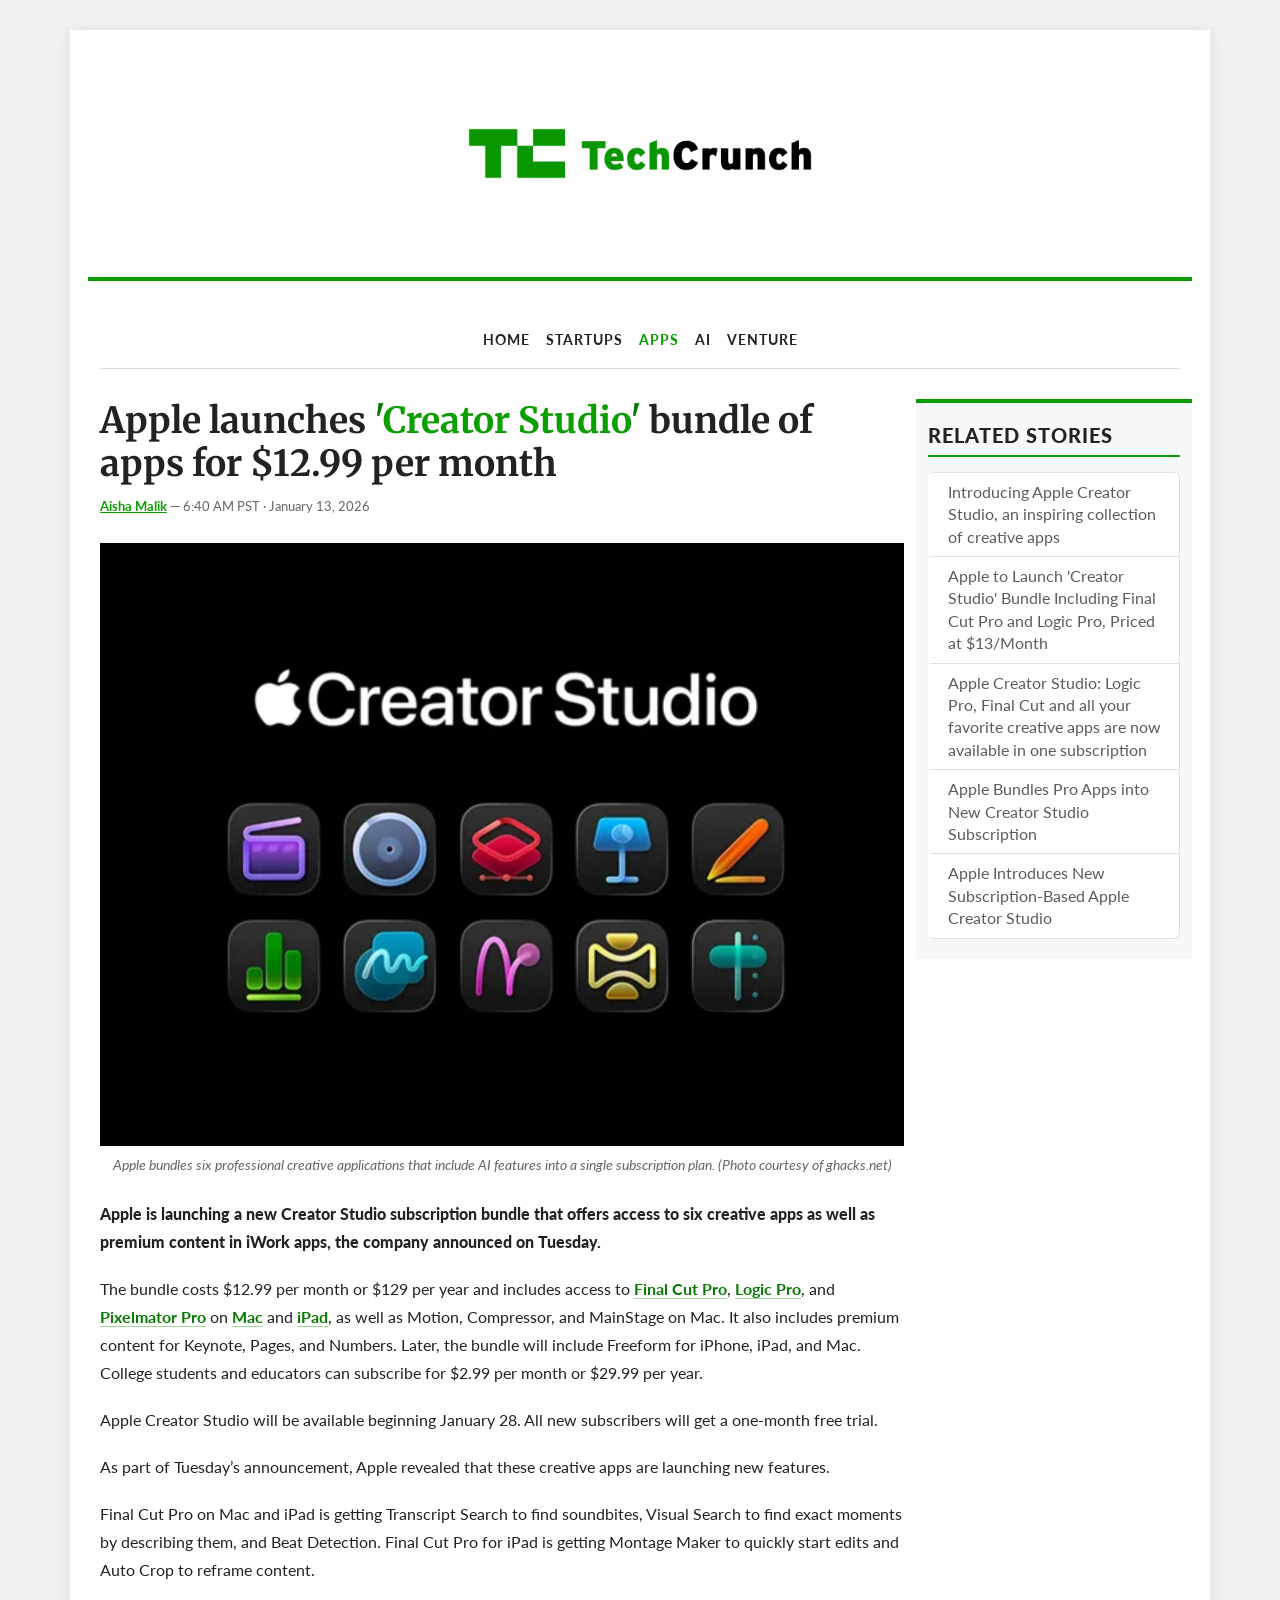
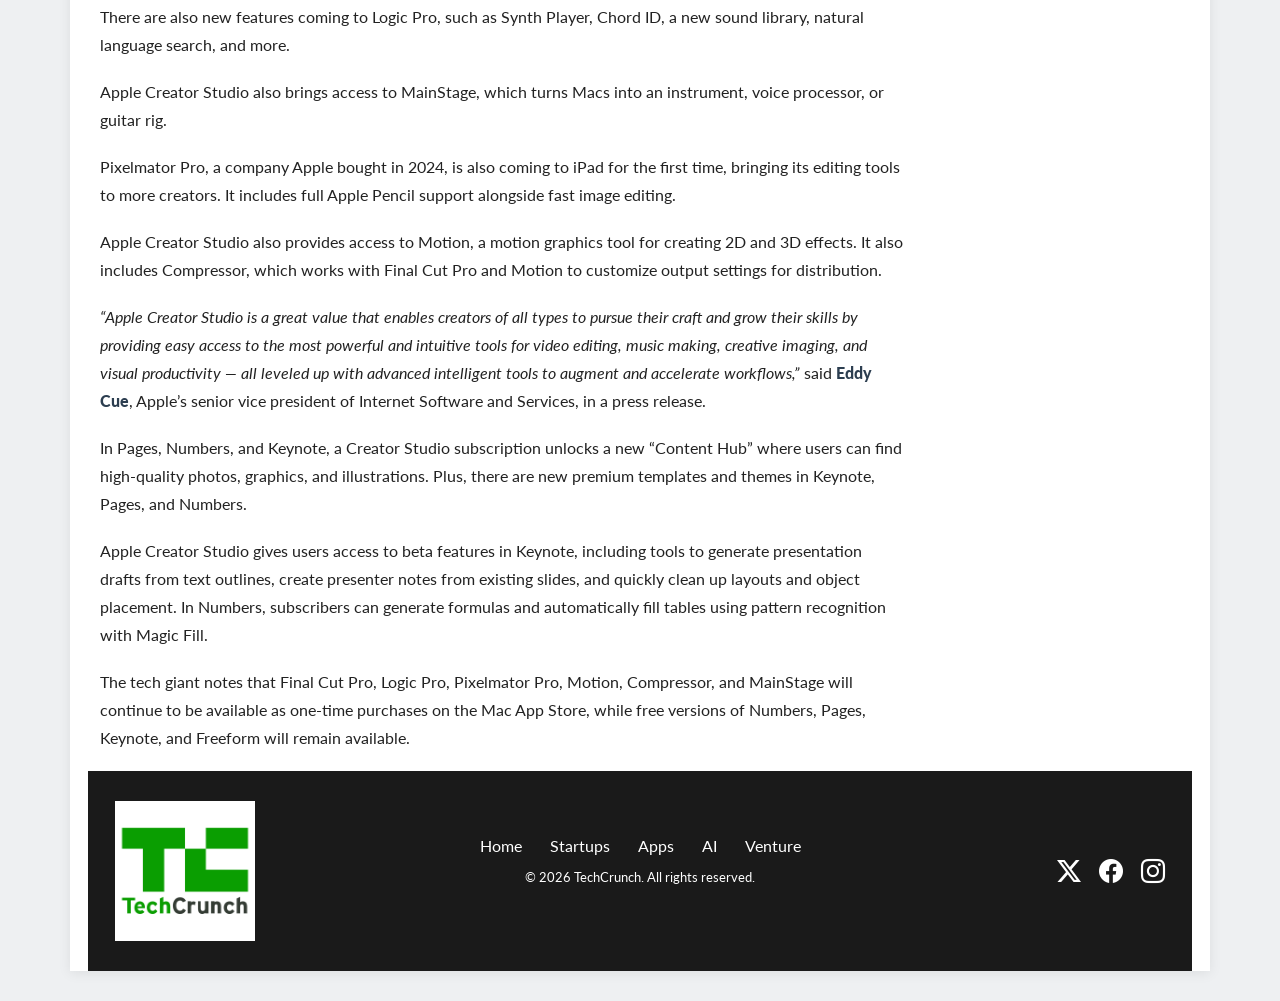
==== assignment-3/page-vandenberg.html @ ac963c94 "All files added to repository" ====
<!doctype html>
<!-- 

Leah VandenBerg
Mini Project 3
October 18, 2026 

-->

<html lang="en">

<head>

    <meta charset="utf-8">
    <meta name="viewport" content="width=device-width, initial-scale=1">

    <title>Apple launches 'Creator Studio' bundle of apps for $12.99 per month</title>

    <!-- Google Font -->

    <link rel="preconnect" href="https://fonts.googleapis.com">
    <link rel="preconnect" href="https://fonts.gstatic.com" crossorigin>
    <link
        href="https://fonts.googleapis.com/css2?family=Lato:wght@400;700;900&family=Merriweather:ital,opsz,wght@0,18..144,300..900;1,18..144,300..900&display=swap"
        rel="stylesheet">

    <!-- End Google Font -->

    <link rel="stylesheet" href="css/bootstrap.min.css">
    <link rel="stylesheet" href="https://cdn.jsdelivr.net/npm/bootstrap-icons@1.11.3/font/bootstrap-icons.min.css">
    <link rel="stylesheet" type="text/css" href="css/general.css">

</head>

<body>
    <div class="container">

        <!-- Row 1: HEADER -->
        <header class="row">
            <div class="col-12 text-center">
                <img src="images/horizontal-techcrunch-logo.png" alt="TechCrunch logo" class="img-fluid header-logo">
            </div>
        </header>

        <!-- NAV BAR -->
        <nav class="navbar navbar-expand-md main-nav">
            <div class="container-fluid">
                <button class="navbar-toggler" type="button" data-bs-toggle="collapse" data-bs-target="#mainNav"
                    aria-controls="mainNav" aria-expanded="false" aria-label="Toggle navigation">
                    <span class="navbar-toggler-icon"></span>
                </button>
                <div class="collapse navbar-collapse justify-content-center" id="mainNav">
                    <ul class="navbar-nav">
                        <li class="nav-item"><a class="nav-link" href="https://techcrunch.com/" target="_blank">Home</a>
                        </li>
                        <li class="nav-item"><a class="nav-link" href="https://techcrunch.com/category/startups/"
                                target="_blank">Startups</a></li>
                        <li class="nav-item"><a class="nav-link active" aria-current="page"
                                href="https://techcrunch.com/category/apps/" target="_blank">Apps</a></li>
                        <li class="nav-item"><a class="nav-link"
                                href="https://techcrunch.com/category/artificial-intelligence/" target="_blank">AI</a>
                        </li>
                        <li class="nav-item"><a class="nav-link" href="https://techcrunch.com/category/venture/"
                                target="_blank">Venture</a></li>
                    </ul>
                </div>
            </div>
        </nav>

        <!--Row 2: MAIN CONTENT-->
        <div class="row">
            <article class="col-md-9">
                <h1>Apple launches <span class="headline-green"><span class="quote-mark">'</span>Creator Studio<span
                            class="quote-mark">'</span></span> bundle of apps for $12.99 per month</h1>

                <p class="byline">
                    <a href="https://techcrunch.com/author/aisha-malik/" target="_blank">Aisha Malik</a>
                    &mdash; <time datetime="2026-01-13T06:40-08:00">6:40 AM PST · January 13, 2026</time>
                </p>

                <figure>
                    <img src="images/creator-studio-app-grid.png" alt="Grid of Apple Creator Studio app icons"
                        class="img-fluid w-100">
                    <figcaption>Apple bundles six professional creative applications that include AI features into a
                        single subscription plan. (Photo courtesy of ghacks.net)</figcaption>
                </figure>

                <p><span class="intro">Apple is launching a new Creator Studio subscription bundle that offers access to
                        six
                        creative apps as well as
                        premium content in iWork apps, the company announced on Tuesday.</span></p>

                <p>The bundle costs $12.99 per month or $129 per year and includes access to <a
                        href="https://www.apple.com/final-cut-pro/" target="_blank" class="highlight">Final Cut Pro</a>,
                    <a href="https://www.apple.com/logic-pro/" target="_blank" class="highlight">Logic Pro</a>, and
                    <a href="https://www.apple.com/pixelmator-pro/" target="_blank" class="highlight">Pixelmator Pro</a>
                    on <a href="https://www.apple.com/mac/" target="_blank" class="highlight">Mac</a> and <a
                        href="https://www.apple.com/ipad/" target="_blank" class="highlight">iPad</a>, as well as
                    Motion,
                    Compressor, and MainStage on Mac. It also includes premium
                    content for Keynote, Pages, and Numbers. Later, the bundle will include Freeform for iPhone, iPad,
                    and Mac.
                    College students and educators can subscribe for $2.99 per month or $29.99 per year.
                </p>

                <p>Apple Creator Studio will be available beginning January 28. All new subscribers will get a one-month
                    free
                    trial.
                </p>

                <p>As part of Tuesday’s announcement, Apple revealed that these creative apps are launching new
                    features.</p>

                <p>Final Cut Pro on Mac and iPad is getting Transcript Search to find soundbites, Visual Search to find
                    exact
                    moments by describing them, and Beat Detection. Final Cut Pro for iPad is getting Montage Maker to
                    quickly
                    start
                    edits and Auto Crop to reframe content.</p>

                <p>There are also new features coming to Logic Pro, such as Synth Player, Chord ID, a new sound library,
                    natural
                    language search, and more.</p>

                <p>Apple Creator Studio also brings access to MainStage, which turns Macs into an instrument, voice
                    processor,
                    or
                    guitar rig.</p>

                <p>Pixelmator Pro, a company Apple bought in 2024, is also coming to iPad for the first time, bringing
                    its
                    editing
                    tools to more creators. It includes full Apple Pencil support alongside fast image editing.</p>

                <p>Apple Creator Studio also provides access to Motion, a motion graphics tool for creating 2D and 3D
                    effects.
                    It
                    also includes Compressor, which works with Final Cut Pro and Motion to customize output settings for
                    distribution.</p>

                <p><span class="quote">“Apple Creator Studio is a great value that enables creators of all types to
                        pursue their
                        craft and grow their
                        skills by providing easy access to the most powerful and intuitive tools for video editing,
                        music
                        making,
                        creative imaging, and visual productivity — all leveled up with advanced intelligent tools to
                        augment
                        and
                        accelerate workflows,”</span> said <span class="people">Eddy Cue</span>, Apple’s senior vice
                    president
                    of
                    Internet Software and Services, in a
                    press release.</p>

                <p>In Pages, Numbers, and Keynote, a Creator Studio subscription unlocks a new “Content Hub” where users
                    can
                    find
                    high-quality photos, graphics, and illustrations. Plus, there are new premium templates and themes
                    in
                    Keynote,
                    Pages, and Numbers.</p>

                <p>Apple Creator Studio gives users access to beta features in Keynote, including tools to generate
                    presentation
                    drafts from text outlines, create presenter notes from existing slides, and quickly clean up layouts
                    and
                    object
                    placement. In Numbers, subscribers can generate formulas and automatically fill tables using pattern
                    recognition
                    with Magic Fill.</p>

                <p>The tech giant notes that Final Cut Pro, Logic Pro, Pixelmator Pro, Motion, Compressor, and MainStage
                    will
                    continue to be available as one-time purchases on the Mac App Store, while free versions of Numbers,
                    Pages,
                    Keynote, and Freeform will remain available.</p>
            </article>

            <aside class="col-md-3 align-self-start">
                <h2>Related Stories</h2>

                <div class="list-group">
                    <a href="https://www.apple.com/newsroom/2026/01/introducing-apple-creator-studio-an-inspiring-collection-of-creative-apps/"
                        target="_blank" class="list-group-item list-group-item-action">Introducing Apple Creator Studio,
                        an inspiring collection of creative apps</a>

                    <a href="https://variety.com/2026/digital/news/apple-creator-studio-bundle-final-cut-pro-price-1236630313/"
                        target="_blank" class="list-group-item list-group-item-action">Apple to Launch 'Creator Studio'
                        Bundle Including Final Cut Pro and Logic Pro, Priced at $13/Month</a>

                    <a href="https://musictech.com/news/gear/apple-creator-studio/" target="_blank"
                        class="list-group-item list-group-item-action">Apple Creator Studio: Logic Pro, Final Cut and
                        all your favorite creative apps are now available in one subscription</a>

                    <a href="https://tidbits.com/2026/01/15/apple-bundles-pro-apps-into-new-creator-studio-subscription/"
                        target="_blank" class="list-group-item list-group-item-action">Apple Bundles Pro Apps into New
                        Creator Studio Subscription</a>

                    <a href="https://www.newsshooter.com/2026/01/13/apple-introduces-new-subscription-based-apple-creator-studio/"
                        target="_blank" class="list-group-item list-group-item-action">Apple Introduces New
                        Subscription-Based
                        Apple Creator Studio</a>

                </div>
            </aside>
        </div>

        <!-- ROW 3: FOOTER -->
        <footer class="row align-items-center">
            <div class="col-md-3">
                <img src="images/techcrunch-logo.png" alt="TechCrunch stacked logo" class="img-fluid footer-logo">
            </div>

            <div class="col-md-6 text-center">
                <ul class="list-inline">
                    <li class="list-inline-item"><a href="https://techcrunch.com/" target="_blank">Home</a></li>
                    <li class="list-inline-item"><a href="https://techcrunch.com/category/startups/"
                            target="_blank">Startups</a></li>
                    <li class="list-inline-item"><a href="https://techcrunch.com/category/apps/"
                            target="_blank">Apps</a></li>
                    <li class="list-inline-item"><a href="https://techcrunch.com/category/artificial-intelligence/"
                            target="_blank">AI</a></li>
                    <li class="list-inline-item"><a href="https://techcrunch.com/category/venture/"
                            target="_blank">Venture</a></li>
                </ul>
                <p class="copyright">&copy; 2026 TechCrunch. All rights reserved.</p>
            </div>

            <div class="col-md-3 text-end">
                <a href="https://x.com/TechCrunch" target="_blank" class="social-icon" aria-label="TechCrunch on X"><i
                        class="bi bi-twitter-x"></i></a>
                <a href="https://www.facebook.com/techcrunch" target="_blank" class="social-icon"
                    aria-label="TechCrunch on Facebook"><i class="bi bi-facebook"></i></a>
                <a href="https://www.instagram.com/techcrunch" target="_blank" class="social-icon"
                    aria-label="TechCrunch on Instagram"><i class="bi bi-instagram"></i></a>
            </div>
        </footer>

    </div>

    <script src="js/bootstrap.bundle.min.js"></script>

</body>

</html>
---- assignment-3/css/general.css ----
/* PAGE */
body {
    background-color: #eef0f2;
    font-family: "Lato", sans-serif;
    color: #222222;
}

.container {
    background-color: #ffffff;
    max-width: 1140px;
    margin-top: 30px;
    margin-bottom: 30px;
    padding: 0 30px;
    box-shadow: 0 2px 12px rgba(0, 0, 0, 0.08);
}

/* HEADER */
header {
    padding: 25px;
    border-bottom: 4px solid #0a9e01;
    margin-bottom: 30px;
}

.header-logo {
    width: 350px;
}

/* NAVBAR */
.main-nav {
    border-bottom: 1px solid #dddddd;
    margin-bottom: 30px;
}

.main-nav .nav-link {
    font-weight: 700;
    text-transform: uppercase;
    font-size: 14px;
    letter-spacing: 1px;
    color: #222222;
    padding: 10px 16px;
}

.main-nav .nav-link:hover,
.main-nav .nav-link.active {
    color: #0a9e01;
}

/* ARTICLE */
h1 {
    font-size: 36px;
    font-family: "Merriweather", serif;
    font-weight: 700;
    margin-bottom: 10px;
}

.headline-green {
    color: #0a9e01;
}

.quote-mark {
    color: #067a00;
}

p {
    font-size: 16px;
    line-height: 1.75;
    margin-bottom: 19px;
}

.byline {
    font-size: 13px;
    color: #666666;
    margin-bottom: 25px;
}

.byline a {
    font-weight: 700;
    color: #0a9e01;
}

figure {
    margin: 0 0 25px 0;
    text-align: center;
}

figcaption {
    text-align: center;
    font-style: italic;
    font-size: 14px;
    color: #666666;
    margin-top: 8px;
}

/* ARTICLE TREATMENTS */
.intro {
    font-weight: 900;
}

a.highlight {
    font-weight: 700;
    color: #067a00;
    text-decoration: underline;
    text-decoration-color: #9fd99b;
    text-underline-offset: 3px;
}

a.highlight:hover {
    color: #0a9e01;
    text-decoration-color: #0a9e01;
}

.quote {
    font-style: italic;
}

.people {
    font-weight: 900;
    color: #2c3e50;
}

/* ASIDE */
aside {
    background-color: #f7f8f9;
    border-top: 4px solid #0a9e01;
    padding: 20px;
}

aside h2 {
    font-size: 20px;
    font-weight: 900;
    text-transform: uppercase;
    letter-spacing: 1px;
    padding-bottom: 8px;
    border-bottom: 2px solid #0a9e01;
    margin-bottom: 15px;
}

.list-group-item {
    font-size: 16px;
    line-height: 1.4;
    border-left: 4px solid transparent;
}

.list-group-item:hover {
    border-left-color: #0a9e01;
    color: #0a9e01;
    text-decoration: none;
}

/* FOOTER */
footer {
    background-color: #1a1a1a;
    color: #cccccc;
    padding: 30px 15px;
    margin-top: 40px;
}

.footer-logo {
    width: 140px;
}

footer .list-inline {
    margin-bottom: 8px;
}

footer .list-inline-item a {
    color: #ffffff;
    text-decoration: none;
    margin: 0 8px;
}

footer .list-inline-item a:hover {
    color: #0a9e01;
}

.copyright {
    font-size: 13px;
    color: #ffffff;
}

.social-icon {
    font-size: 24px;
    margin-left: 14px;
    color: #ffffff;
}

.social-icon:hover {
    color: #0a9e01;
    text-decoration: none;
}
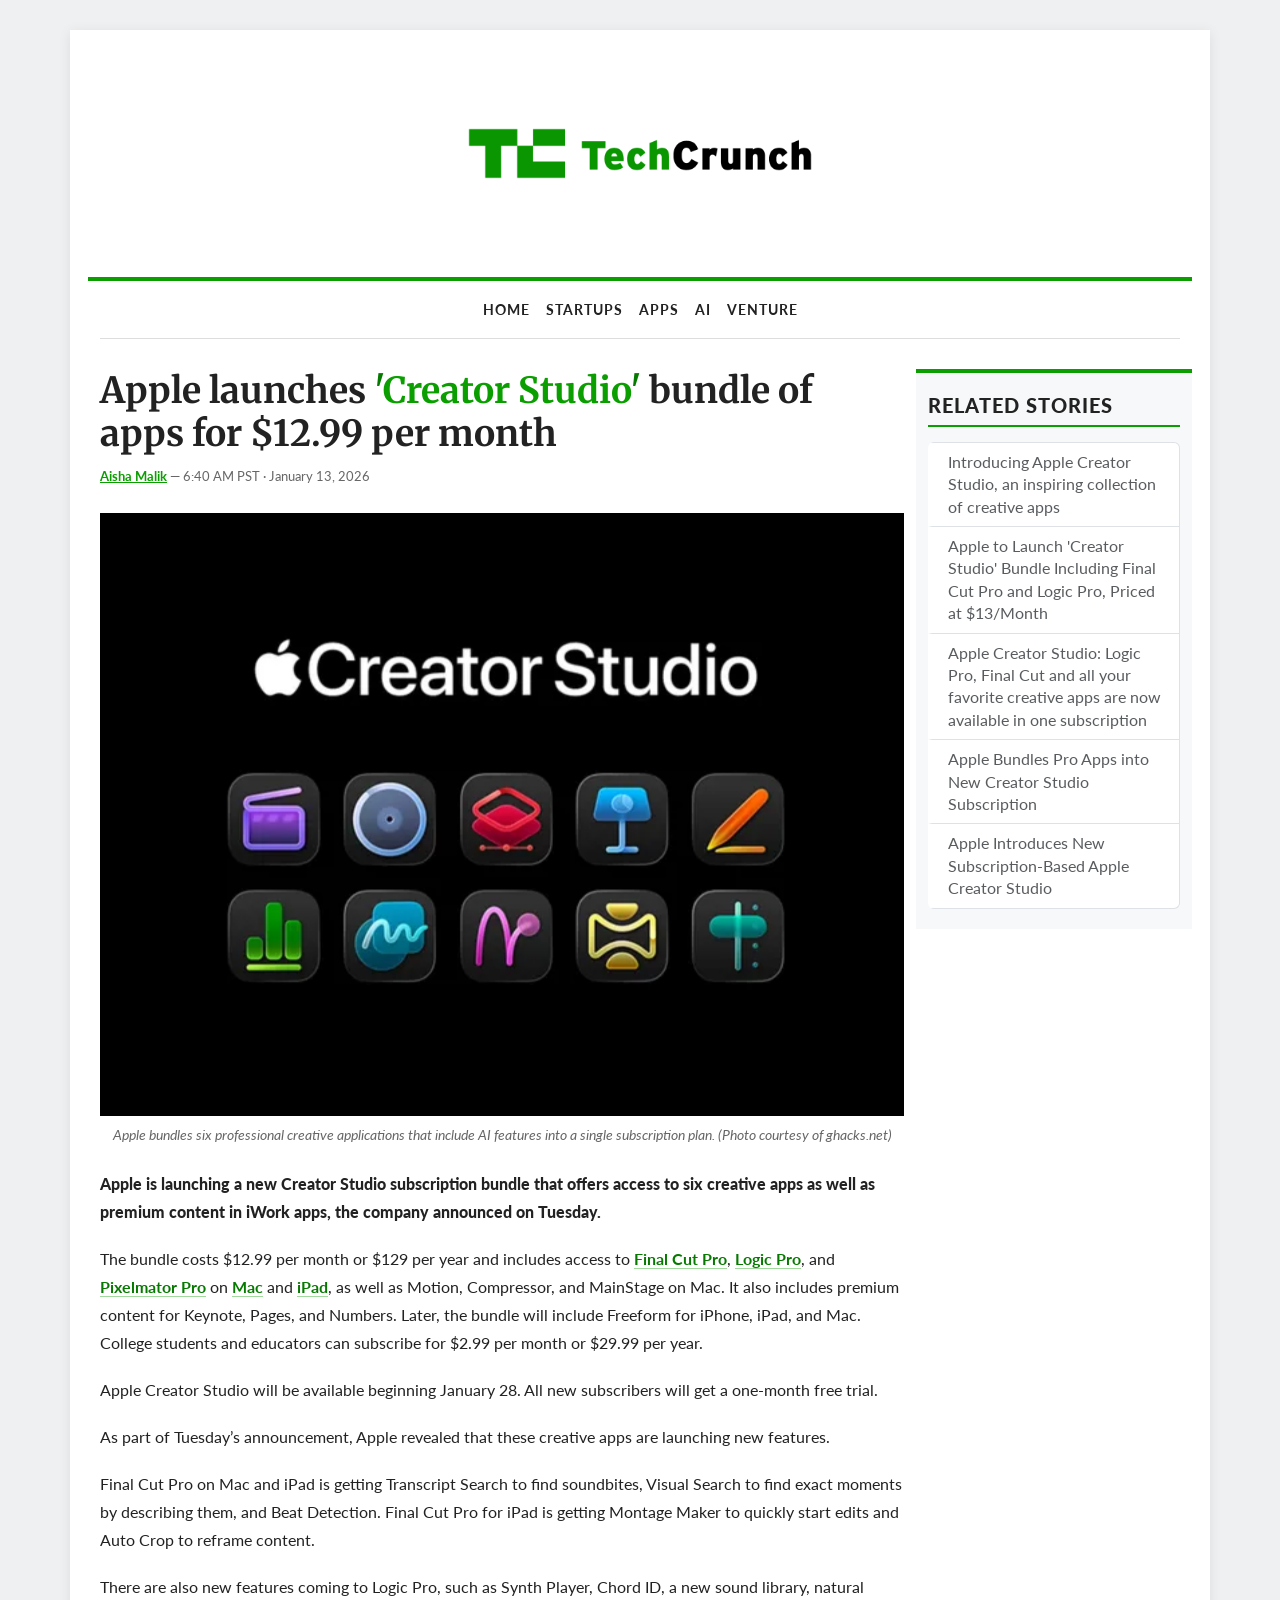
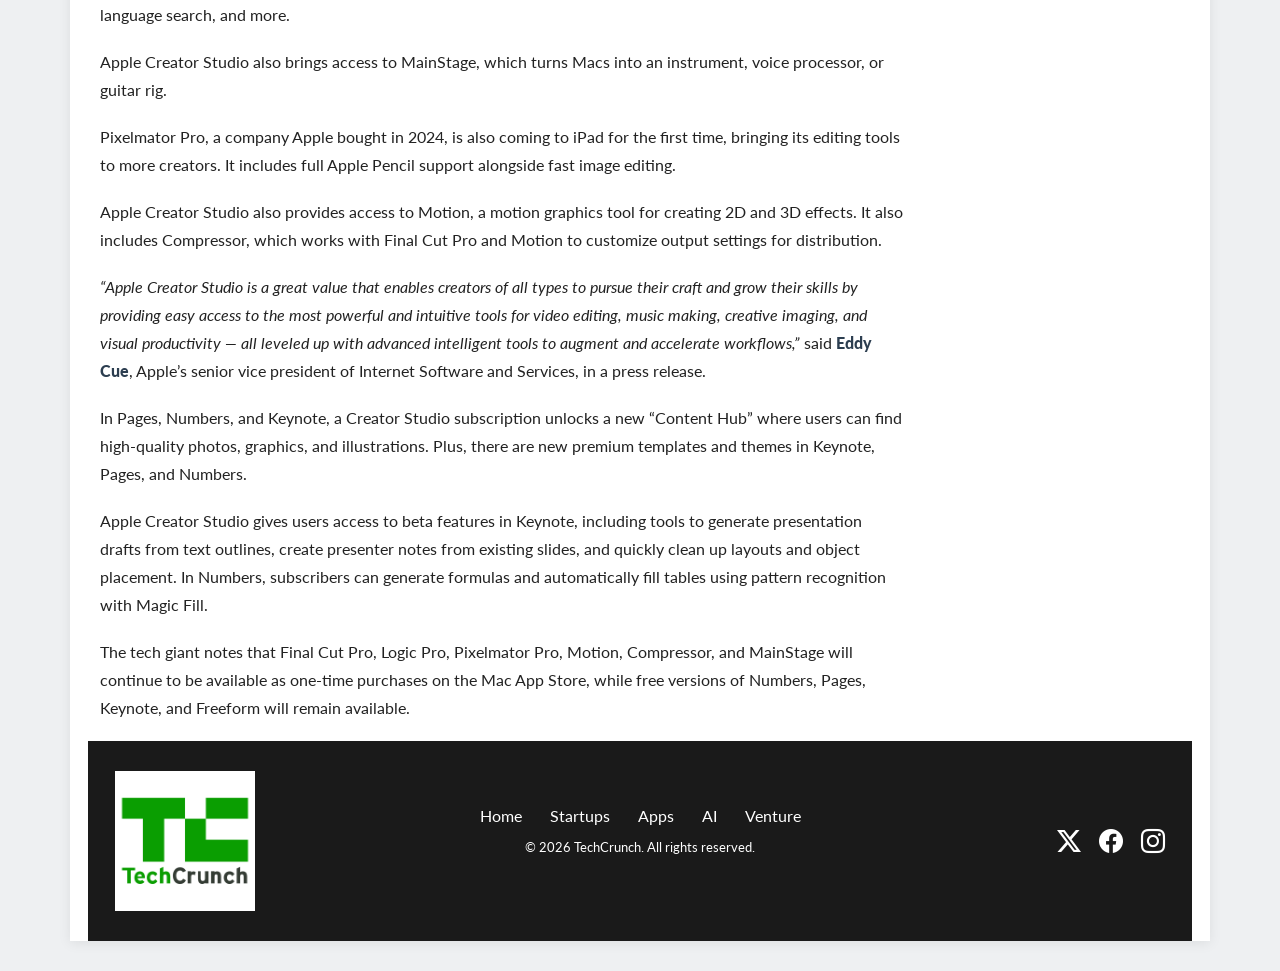
==== commit f27bde7c: "Minor fixes" ====
--- a/assignment-3/page-vandenberg.html
+++ b/assignment-3/page-vandenberg.html
@@ -55,8 +55,8 @@
                         </li>
                         <li class="nav-item"><a class="nav-link" href="https://techcrunch.com/category/startups/"
                                 target="_blank">Startups</a></li>
-                        <li class="nav-item"><a class="nav-link active" aria-current="page"
-                                href="https://techcrunch.com/category/apps/" target="_blank">Apps</a></li>
+                        <li class="nav-item"><a class="nav-link" href="https://techcrunch.com/category/apps/"
+                                target="_blank">Apps</a></li>
                         <li class="nav-item"><a class="nav-link"
                                 href="https://techcrunch.com/category/artificial-intelligence/" target="_blank">AI</a>
                         </li>
@@ -175,6 +175,8 @@
                     continue to be available as one-time purchases on the Mac App Store, while free versions of Numbers,
                     Pages,
                     Keynote, and Freeform will remain available.</p>
+
+                
             </article>
 
             <aside class="col-md-3 align-self-start">
--- a/assignment-3/css/general.css
+++ b/assignment-3/css/general.css
@@ -18,7 +18,7 @@
 header {
     padding: 25px;
     border-bottom: 4px solid #0a9e01;
-    margin-bottom: 30px;
+    margin-bottom: 0;
 }
 
 .header-logo {
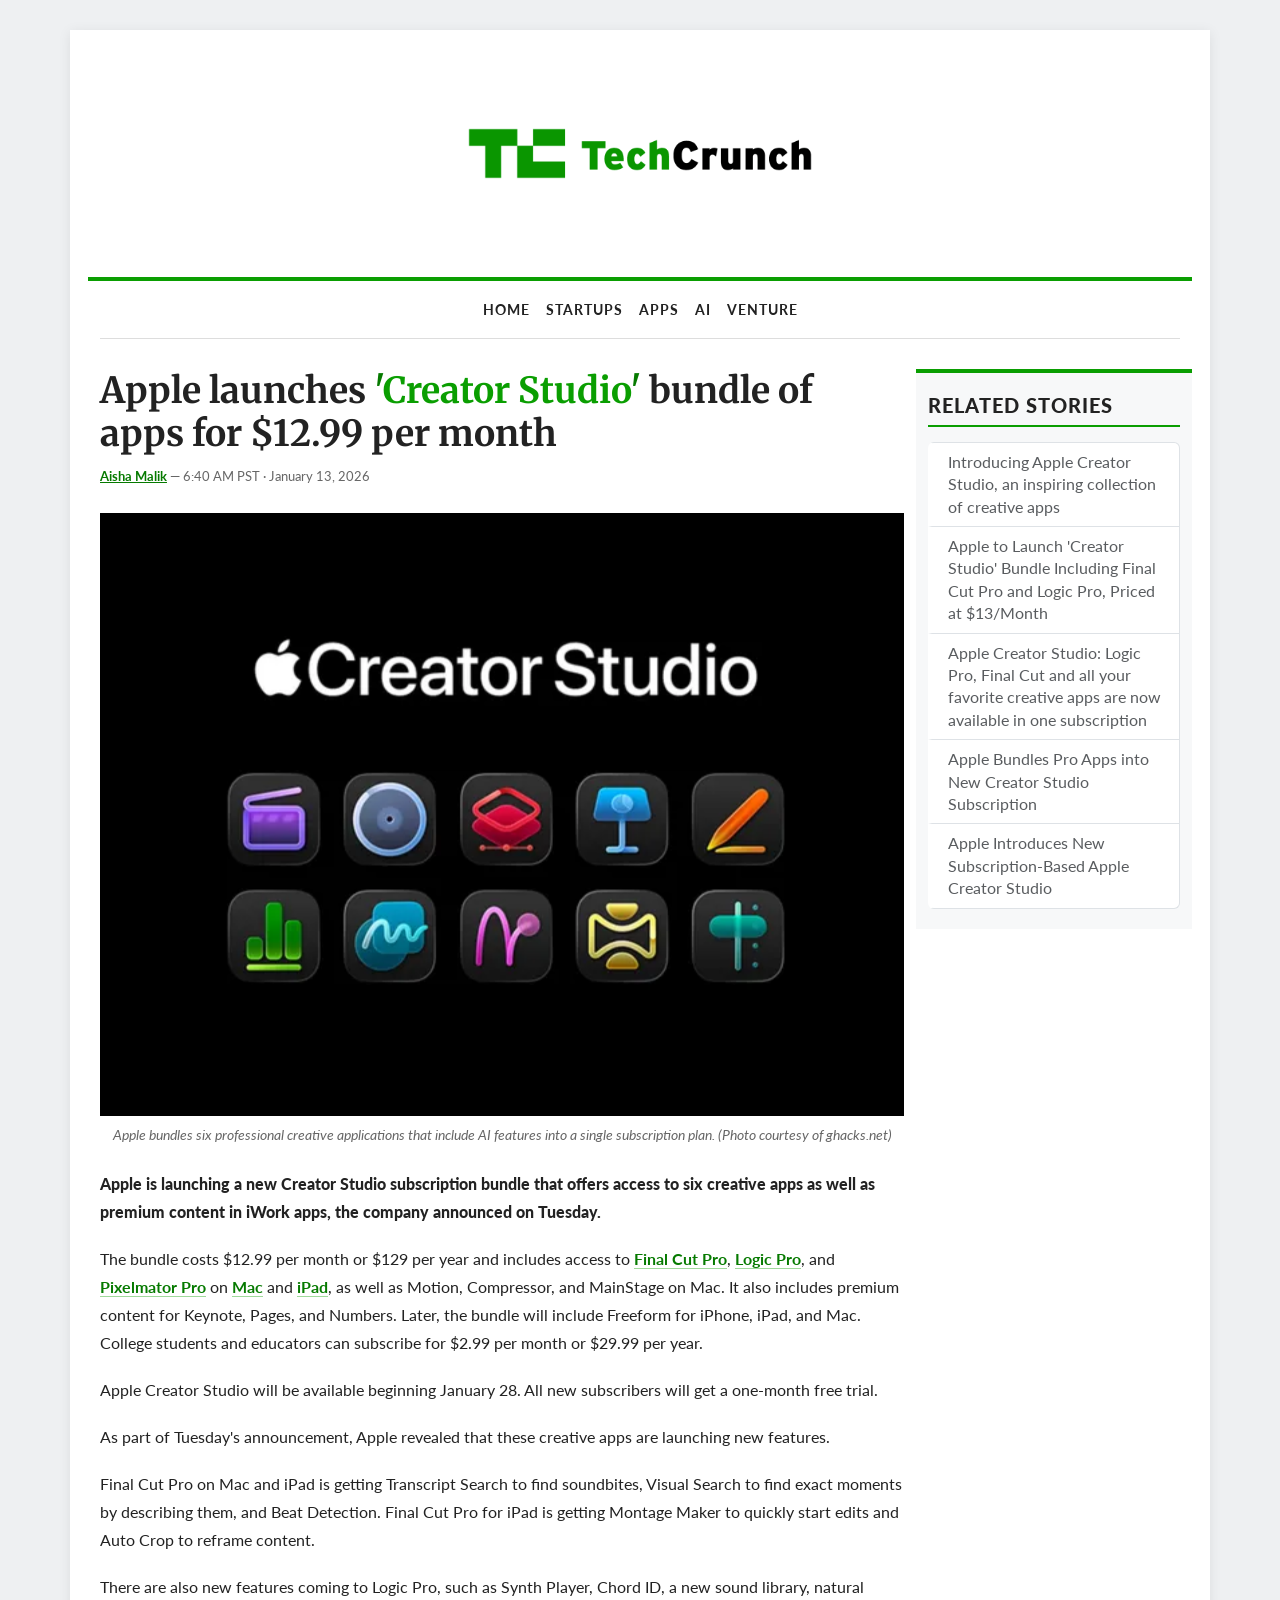
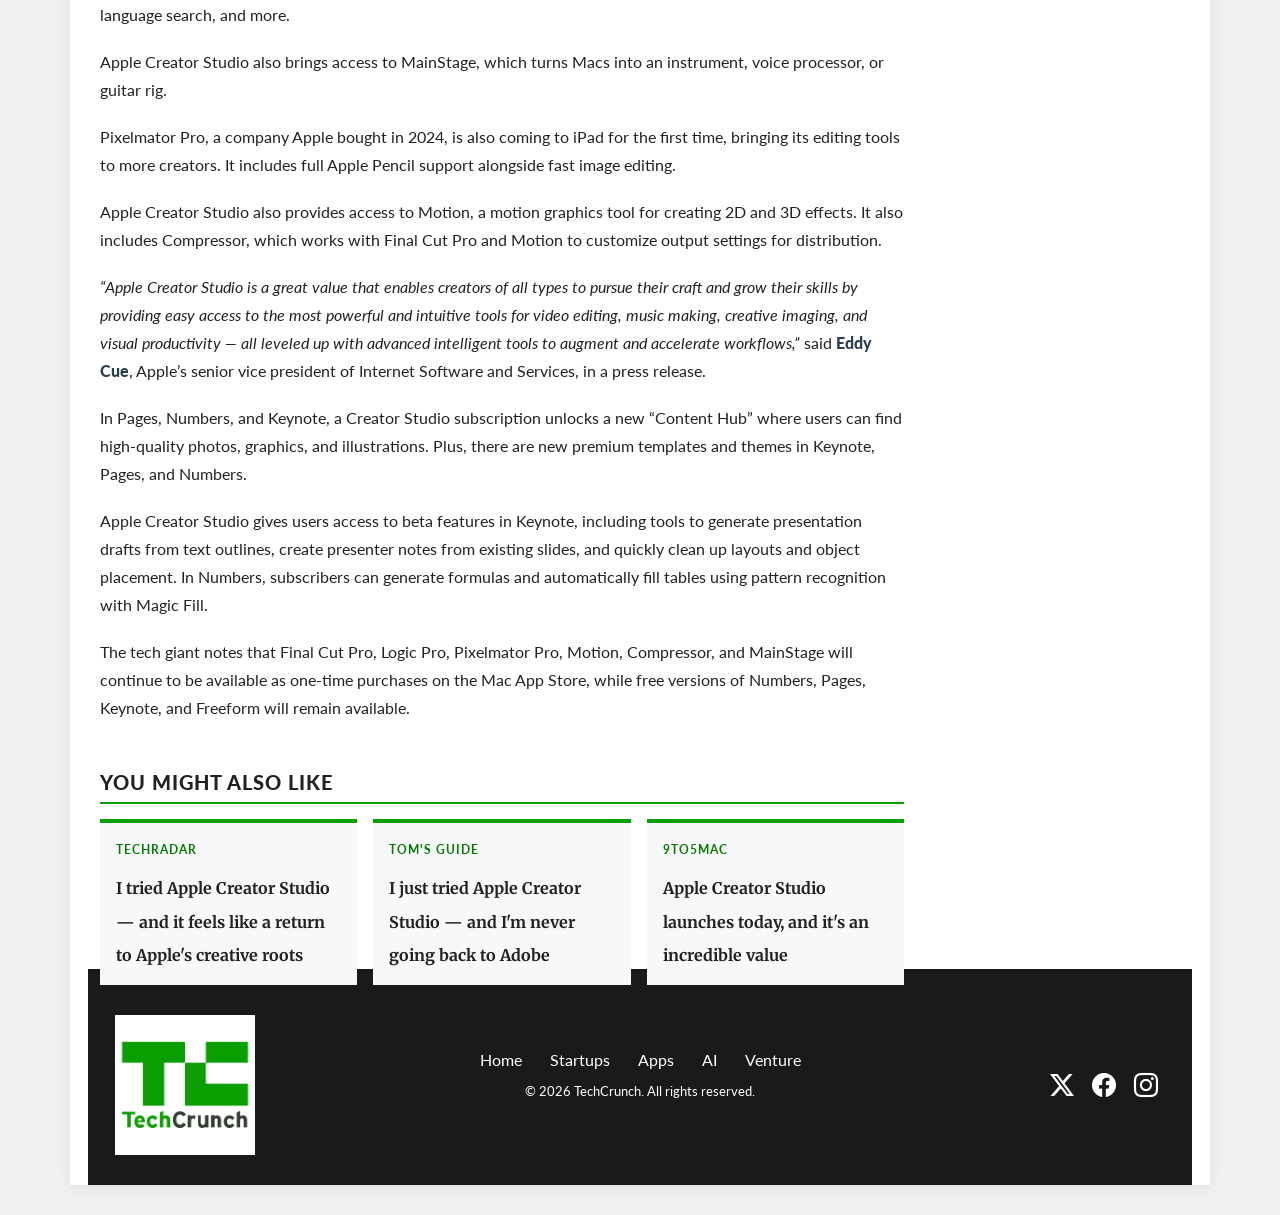
==== commit 11fd49d7: "After assignment 3 - finished" ====
--- a/assignment-3/page-vandenberg.html
+++ b/assignment-3/page-vandenberg.html
@@ -28,7 +28,7 @@
 
     <link rel="stylesheet" href="css/bootstrap.min.css">
     <link rel="stylesheet" href="https://cdn.jsdelivr.net/npm/bootstrap-icons@1.11.3/font/bootstrap-icons.min.css">
-    <link rel="stylesheet" type="text/css" href="css/general.css">
+    <link rel="stylesheet" href="css/general.css">
 
 </head>
 
@@ -45,7 +45,7 @@
         <!-- NAV BAR -->
         <nav class="navbar navbar-expand-md main-nav">
             <div class="container-fluid">
-                <button class="navbar-toggler" type="button" data-bs-toggle="collapse" data-bs-target="#mainNav"
+                <button class="navbar-toggler ms-auto" type="button" data-bs-toggle="collapse" data-bs-target="#mainNav"
                     aria-controls="mainNav" aria-expanded="false" aria-label="Toggle navigation">
                     <span class="navbar-toggler-icon"></span>
                 </button>
@@ -68,7 +68,7 @@
         </nav>
 
         <!--Row 2: MAIN CONTENT-->
-        <div class="row">
+        <main class="row">
             <article class="col-md-9">
                 <h1>Apple launches <span class="headline-green"><span class="quote-mark">'</span>Creator Studio<span
                             class="quote-mark">'</span></span> bundle of apps for $12.99 per month</h1>
@@ -85,10 +85,9 @@
                         single subscription plan. (Photo courtesy of ghacks.net)</figcaption>
                 </figure>
 
-                <p><span class="intro">Apple is launching a new Creator Studio subscription bundle that offers access to
-                        six
-                        creative apps as well as
-                        premium content in iWork apps, the company announced on Tuesday.</span></p>
+                <p class="intro">Apple is launching a new Creator Studio subscription bundle that offers access to six
+                    creative apps as well as
+                    premium content in iWork apps, the company announced on Tuesday.</p>
 
                 <p>The bundle costs $12.99 per month or $129 per year and includes access to <a
                         href="https://www.apple.com/final-cut-pro/" target="_blank" class="highlight">Final Cut Pro</a>,
@@ -108,7 +107,7 @@
                     trial.
                 </p>
 
-                <p>As part of Tuesday’s announcement, Apple revealed that these creative apps are launching new
+                <p>As part of Tuesday's announcement, Apple revealed that these creative apps are launching new
                     features.</p>
 
                 <p>Final Cut Pro on Mac and iPad is getting Transcript Search to find soundbites, Visual Search to find
@@ -176,10 +175,51 @@
                     Pages,
                     Keynote, and Freeform will remain available.</p>
 
-                
+                <!-- YOU MIGHT ALSO LIKE -->
+                <section class="mt-5">
+                    <h2 class="ymal-heading">You Might Also Like</h2>
+
+                    <!-- A new row inside the article column (this is the nesting)  -->
+                    <div class="row g-3">
+
+                        <!-- Box 1 -->
+                        <div class="col-md-4">
+                            <div class="p-3 h-100 position-relative ymal-box">
+                                <p class="ymal-source">TechRadar</p>
+                                <h3 class="mb-0"><a
+                                        href="https://www.techradar.com/computing/websites-apps/embargo-9am-et-january-28-2026-i-tried-apple-creator-studio-and-it-feels-like-a-return-to-apples-creative-roots"
+                                        target="_blank" class="ymal-link stretched-link">I tried Apple Creator Studio —
+                                        and it feels like a return to Apple's creative roots</a></h3>
+                            </div>
+                        </div>
+
+                        <!-- Box 2 -->
+                        <div class="col-md-4">
+                            <div class="p-3 h-100 position-relative ymal-box">
+                                <p class="ymal-source">Tom's Guide</p>
+                                <h3 class="mb-0"><a
+                                        href="https://www.tomsguide.com/computing/creative-software/i-just-tried-apple-creator-studio-and-im-never-going-back-to-adobe"
+                                        target="_blank" class="ymal-link stretched-link">I just tried Apple Creator
+                                        Studio — and I'm never going back to Adobe</a></h3>
+                            </div>
+                        </div>
+
+                        <!-- Box 3 -->
+                        <div class="col-md-4">
+                            <div class="p-3 h-100 position-relative ymal-box">
+                                <p class="ymal-source">9to5Mac</p>
+                                <h3 class="mb-0"><a href="https://9to5mac.com/?p=1036005" target="_blank"
+                                        class="ymal-link stretched-link">Apple Creator Studio launches today, and it's
+                                        an incredible value</a></h3>
+                            </div>
+                        </div>
+
+                    </div>
+                </section>
+
             </article>
 
-            <aside class="col-md-3 align-self-start">
+            <aside class="col-md-3 align-self-start mt-4 mt-md-0">
                 <h2>Related Stories</h2>
 
                 <div class="list-group">
@@ -206,11 +246,11 @@
 
                 </div>
             </aside>
-        </div>
+        </main>
 
         <!-- ROW 3: FOOTER -->
-        <footer class="row align-items-center">
-            <div class="col-md-3">
+        <footer class="row align-items-center gy-3">
+            <div class="col-md-3 text-center text-md-start">
                 <img src="images/techcrunch-logo.png" alt="TechCrunch stacked logo" class="img-fluid footer-logo">
             </div>
 
@@ -229,13 +269,13 @@
                 <p class="copyright">&copy; 2026 TechCrunch. All rights reserved.</p>
             </div>
 
-            <div class="col-md-3 text-end">
+            <div class="col-md-3 text-center text-md-end">
                 <a href="https://x.com/TechCrunch" target="_blank" class="social-icon" aria-label="TechCrunch on X"><i
-                        class="bi bi-twitter-x"></i></a>
+                        class="bi bi-twitter-x" aria-hidden="true"></i></a>
                 <a href="https://www.facebook.com/techcrunch" target="_blank" class="social-icon"
-                    aria-label="TechCrunch on Facebook"><i class="bi bi-facebook"></i></a>
+                    aria-label="TechCrunch on Facebook"><i class="bi bi-facebook" aria-hidden="true"></i></a>
                 <a href="https://www.instagram.com/techcrunch" target="_blank" class="social-icon"
-                    aria-label="TechCrunch on Instagram"><i class="bi bi-instagram"></i></a>
+                    aria-label="TechCrunch on Instagram"><i class="bi bi-instagram" aria-hidden="true"></i></a>
             </div>
         </footer>
 
--- a/assignment-3/css/general.css
+++ b/assignment-3/css/general.css
@@ -18,7 +18,6 @@
 header {
     padding: 25px;
     border-bottom: 4px solid #0a9e01;
-    margin-bottom: 0;
 }
 
 .header-logo {
@@ -40,9 +39,8 @@
     padding: 10px 16px;
 }
 
-.main-nav .nav-link:hover,
-.main-nav .nav-link.active {
-    color: #0a9e01;
+.main-nav .nav-link:hover {
+    color: #067a00;
 }
 
 /* ARTICLE */
@@ -62,7 +60,6 @@
 }
 
 p {
-    font-size: 16px;
     line-height: 1.75;
     margin-bottom: 19px;
 }
@@ -75,7 +72,7 @@
 
 .byline a {
     font-weight: 700;
-    color: #0a9e01;
+    color: #067a00;
 }
 
 figure {
@@ -84,7 +81,6 @@
 }
 
 figcaption {
-    text-align: center;
     font-style: italic;
     font-size: 14px;
     color: #666666;
@@ -105,8 +101,7 @@
 }
 
 a.highlight:hover {
-    color: #0a9e01;
-    text-decoration-color: #0a9e01;
+    text-decoration-color: #067a00;
 }
 
 .quote {
@@ -125,7 +120,8 @@
     padding: 20px;
 }
 
-aside h2 {
+aside h2,
+.ymal-heading {
     font-size: 20px;
     font-weight: 900;
     text-transform: uppercase;
@@ -136,15 +132,48 @@
 }
 
 .list-group-item {
+    line-height: 1.4;
+    border-left: 4px solid transparent;
+}
+
+.list-group-item:hover {
+    border-left-color: #067a00;
+    color: #067a00;
+}
+
+/* YOU MIGHT ALSO LIKE */
+.ymal-box {
+    background-color: #f7f8f9;
+    border-top: 4px solid #0a9e01;
+    transition: transform 0.2s, box-shadow 0.2s;
+}
+
+.ymal-box:hover,
+.ymal-box:focus-within {
+    transform: translateY(-4px);
+    box-shadow: 0 6px 16px rgba(0, 0, 0, 0.12);
+}
+
+.ymal-source {
+    font-size: 12px;
+    font-weight: 700;
+    text-transform: uppercase;
+    letter-spacing: 1px;
+    color: #067a00;
+    margin-bottom: 8px;
+}
+
+.ymal-link {
+    font-family: "Merriweather", serif;
     font-size: 16px;
     line-height: 1.4;
-    border-left: 4px solid transparent;
-}
-
-.list-group-item:hover {
-    border-left-color: #0a9e01;
-    color: #0a9e01;
+    font-weight: 700;
+    color: #222222;
     text-decoration: none;
+}
+
+.ymal-link:hover {
+    color: #067a00;
 }
 
 /* FOOTER */
@@ -181,10 +210,43 @@
 .social-icon {
     font-size: 24px;
     margin-left: 14px;
+    margin: 0 7px;
     color: #ffffff;
 }
 
 .social-icon:hover {
     color: #0a9e01;
-    text-decoration: none;
+}
+
+/* HERO */
+.story-hero {
+    background-image: linear-gradient(rgba(0, 0, 0, 0.7), rgba(0, 0, 0, 0.7)), url("../images/apps-scroll-through-hero.jpg");
+    background-size: cover;
+    background-position: center;
+    color: #ffffff;
+}
+
+.story-hero .btn-success {
+    --bs-btn-bg: #067a00;
+    --bs-btn-border-color: #067a00;
+    --bs-btn-hover-bg: #055f00;
+    --bs-btn-hover-border-color: #055f00;
+    --bs-btn-active-bg: #044a00;
+    --bs-btn-active-border-color: #044a00;
+}
+
+
+/* FOCUS STYLES */
+a:focus-visible,
+button:focus-visible,
+.btn:focus-visible,
+.navbar-toggler:focus-visible,
+.main-nav .nav-link:focus-visible {
+    outline: 3px solid #067a00;
+    outline-offset: 2px;
+    box-shadow: none;
+}
+
+footer a:focus-visible {
+    outline-color: #ffffff;
 }
